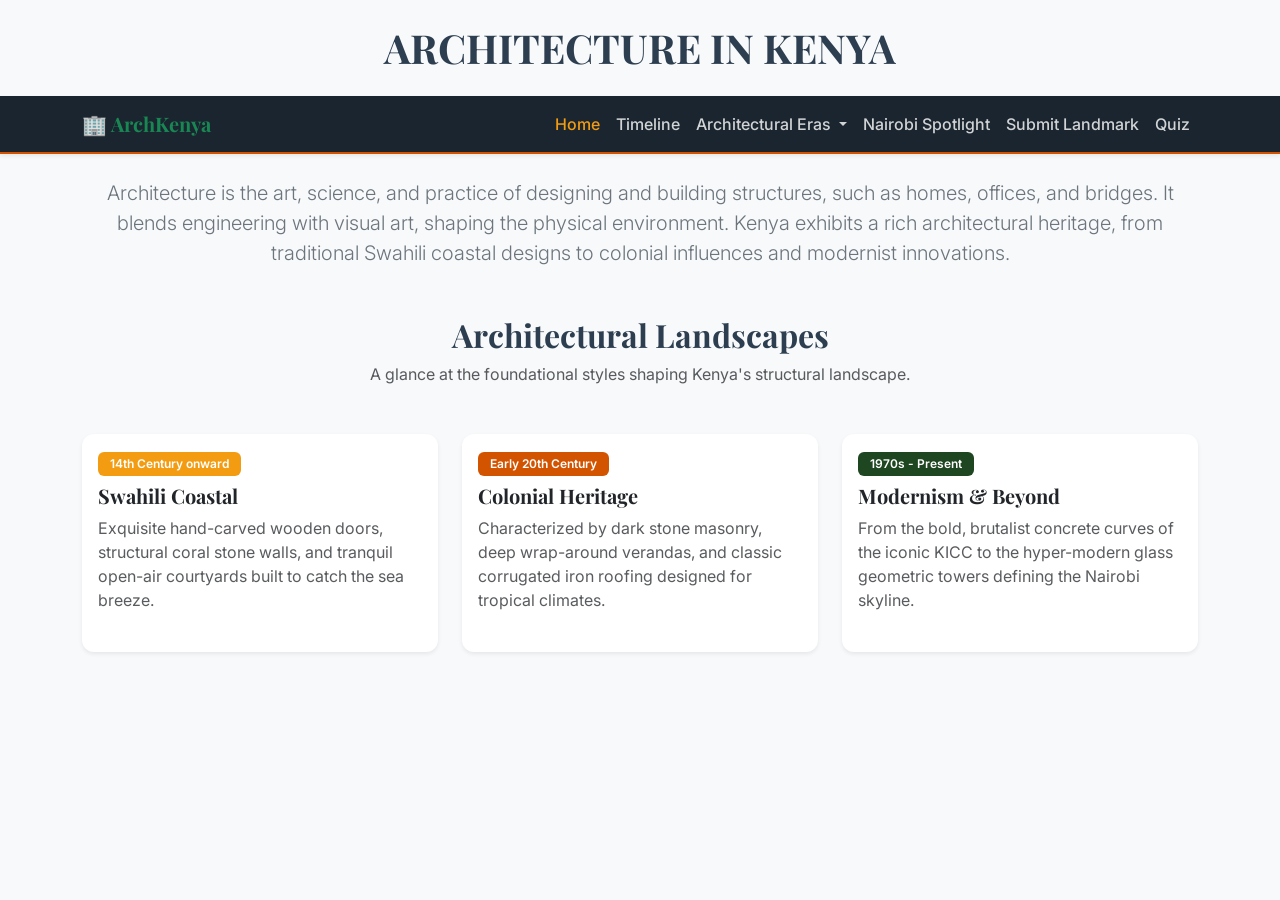
==== index.html @ 99f17c69 "Create interactive architectural quiz page and styling" ====
<!DOCTYPE html>
<html lang="en">
<head>
    <meta charset="UTF-8">
    <meta name="viewport" content="width=device-width, initial-scale=1.0">
    <title>ArchKenya | Home</title>
    <link href="https://cdn.jsdelivr.net/npm/bootstrap@5.3.3/dist/css/bootstrap.min.css" rel="stylesheet">
    <link rel="stylesheet" href="style.css">
</head>
<body class="bg-light">

    <div class="container text-center my-4">
        <h1 class="fw-bold tracking-wide">ARCHITECTURE IN KENYA</h1>
    </div>

    <nav class="navbar navbar-expand-lg navbar-dark bg-dark sticky-top shadow-sm">
        <div class="container">
            <a class="navbar-brand fw-bold text-success" href="index.html">🏢 ArchKenya</a>
            <button class="navbar-toggler" type="button" data-bs-toggle="collapse" data-bs-target="#navbarNav" aria-controls="navbarNav" aria-expanded="false" aria-label="Toggle navigation">
                <span class="navbar-toggler-icon"></span>
            </button>
            <div class="collapse navbar-collapse" id="navbarNav">
                <ul class="navbar-nav ms-auto">
                    <li class="nav-item">
                        <a class="nav-link active" href="index.html">Home</a>
                    </li>
                    <li class="nav-item">
                        <a class="nav-link" href="timeline.html">Timeline</a>
                    </li>
                    <li class="nav-item dropdown">
                        <a class="nav-link dropdown-toggle" href="#" id="navbarDropdown" role="button" data-bs-toggle="dropdown" aria-expanded="false">
                            Architectural Eras
                        </a>
                        <ul class="dropdown-menu dropdown-menu-dark" aria-labelledby="navbarDropdown">
                            <li><a class="dropdown-item" href="indigenous.html">Indigenous Spaces</a></li>
                            <li><a class="dropdown-item" href="swahili.html">Swahili Coastal</a></li>
                            <li><a class="dropdown-item" href="colonial.html">Colonial Heritage</a></li>
                            <li><a class="dropdown-item" href="modernism.html">Modernism & Beyond</a></li>
                        </ul>
                    </li>
                    <li class="nav-item">
                        <a class="nav-link" href="nairobi.html">Nairobi Spotlight</a>
                    </li>
                    <li class="nav-item">
                        <a class="nav-link" href="document-landmark.html">Submit Landmark</a>
                    </li>
                    <li class="nav-item">
                        <a class="nav-link" href="quiz.html">Quiz</a>
                    </li>
                </ul>
            </div>
        </div>
    </nav>

    <div class="container my-4 text-center">
        <p class="lead text-secondary">Architecture is the art, science, and practice of designing and building structures, such as homes, offices, and bridges.
        It blends engineering with visual art, shaping the physical environment. Kenya exhibits a rich architectural heritage, from traditional Swahili coastal designs to colonial influences and modernist innovations.
        </p> 
    </div>

    <main class="container my-5">
        <div class="text-center mb-5">
            <h2 class="fw-bold">Architectural Landscapes</h2>
            <p class="text-muted">A glance at the foundational styles shaping Kenya's structural landscape.</p>
        </div>

        <div class="row g-4">
            <div class="col-md-4">
                <div class="card h-100 shadow-sm border-0">
                    <div class="card-body">
                        <span class="badge bg-warning text-dark mb-2">14th Century onward</span>
                        <h5 class="card-title fw-bold">Swahili Coastal</h5>
                        <p class="card-text text-muted">Exquisite hand-carved wooden doors, structural coral stone walls, and tranquil open-air courtyards built to catch the sea breeze.</p>
                    </div>
                    <div class="card-footer bg-transparent border-0 pb-3">
                    </div>
                </div>
            </div>

            <div class="col-md-4">
                <div class="card h-100 shadow-sm border-0">
                    <div class="card-body">
                        <span class="badge bg-danger mb-2">Early 20th Century</span>
                        <h5 class="card-title fw-bold">Colonial Heritage</h5>
                        <p class="card-text text-muted">Characterized by dark stone masonry, deep wrap-around verandas, and classic corrugated iron roofing designed for tropical climates.</p>
                    </div>
                    <div class="card-footer bg-transparent border-0 pb-3">
                    </div>
                </div>
            </div>

            <div class="col-md-4">
                <div class="card h-100 shadow-sm border-0">
                    <div class="card-body">
                        <span class="badge bg-success mb-2">1970s - Present</span>
                        <h5 class="card-title fw-bold">Modernism & Beyond</h5>
                        <p class="card-text text-muted">From the bold, brutalist concrete curves of the iconic KICC to the hyper-modern glass geometric towers defining the Nairobi skyline.</p>
                    </div>
                    <div class="card-footer bg-transparent border-0 pb-3">
                    </div>
                </div>
            </div>
        </div>
    </main>

    <script src="https://cdn.jsdelivr.net/npm/bootstrap@5.3.3/dist/js/bootstrap.bundle.min.js"></script>
    <script src="script.js"></script>
</body>
</html>
---- style.css ----
@import url('https://fonts.googleapis.com/css2?family=Inter:wght@300;400;500;600;700&family=Playfair+Display:ital,wght=0,500;0,700;1,400&display=swap');

:root {
    /* Color Palette */
    --primary: #d35400;      /* Terracotta */
    --primary-hover: #a04000;
    --secondary: #1e4620;    /* Forest Green */
    --accent: #f39c12;       /* Warm Gold */
    
    /* Light Mode Variables */
    --bg-color: #f9f6f0;     /* Soft warm cream */
    --text-color: #2c3e50;
    --card-bg: #ffffff;
    --card-shadow: 0 10px 30px rgba(44, 62, 80, 0.06);
    --nav-bg: #1a252f;
    --border-color: #e5dec9;
    --transition: all 0.3s cubic-bezier(0.25, 0.8, 0.25, 1);
}

[data-theme="dark"] {
    /* Dark Mode Variables */
    --bg-color: #121212;
    --text-color: #e0e0e0;
    --card-bg: #1e1e1e;
    --card-shadow: 0 10px 30px rgba(0, 0, 0, 0.3);
    --nav-bg: #0d0d0d;
    --border-color: #2d2d2d;
}

body {
    background-color: var(--bg-color);
    color: var(--text-color);
    font-family: 'Inter', sans-serif;
    transition: var(--transition);
    overflow-x: hidden;
}

h1, h2, h3, h4, h5, h6, .navbar-brand, .font-serif {
    font-family: 'Playfair Display', serif;
}

/* Custom Navigation Bar styling */
.navbar {
    background-color: var(--nav-bg) !important;
    border-bottom: 2px solid var(--primary);
    transition: var(--transition);
}

.nav-link {
    color: rgba(255, 255, 255, 0.8) !important;
    font-weight: 500;
    transition: var(--transition);
}

.nav-link:hover, .nav-link.active {
    color: var(--accent) !important;
}

.dropdown-menu {
    border: none;
    box-shadow: var(--card-shadow);
}

/* Premium Card Designs */
.card {
    background-color: var(--card-bg);
    border: 1px solid var(--border-color);
    border-radius: 12px;
    box-shadow: var(--card-shadow);
    transition: var(--transition);
}

.card:hover {
    transform: translateY(-8px);
    box-shadow: 0 15px 35px rgba(0, 0, 0, 0.12);
    border-color: var(--primary);
}

/* Custom Badges */
.badge {
    padding: 0.5em 1em;
    font-weight: 600;
    border-radius: 6px;
}

.bg-warning {
    background-color: var(--accent) !important;
    color: #fff !important;
}

.bg-danger {
    background-color: var(--primary) !important;
    color: #fff !important;
}

.bg-success {
    background-color: var(--secondary) !important;
    color: #fff !important;
}

/* Smooth Blockquotes */
.blockquote {
    background-color: var(--card-bg);
    border-left: 5px solid var(--primary) !important;
    color: var(--text-color);
    transition: var(--transition);
}

/* Theme Toggle Button Styles */
.theme-toggle-btn {
    background: transparent;
    border: 1px solid rgba(255, 255, 255, 0.3);
    color: rgba(255, 255, 255, 0.8);
    border-radius: 50%;
    width: 40px;
    height: 40px;
    display: flex;
    align-items: center;
    justify-content: center;
    cursor: pointer;
    transition: var(--transition);
}

.theme-toggle-btn:hover {
    border-color: var(--accent);
    color: var(--accent);
    background-color: rgba(255, 255, 255, 0.05);
}

/* Utility Animations */
.fade-in-up {
    animation: fadeInUp 0.8s ease-out forwards;
}

@keyframes fadeInUp {
    from {
        opacity: 0;
        transform: translateY(20px);
    }
    to {
        opacity: 1;
        transform: translateY(0);
    }
}
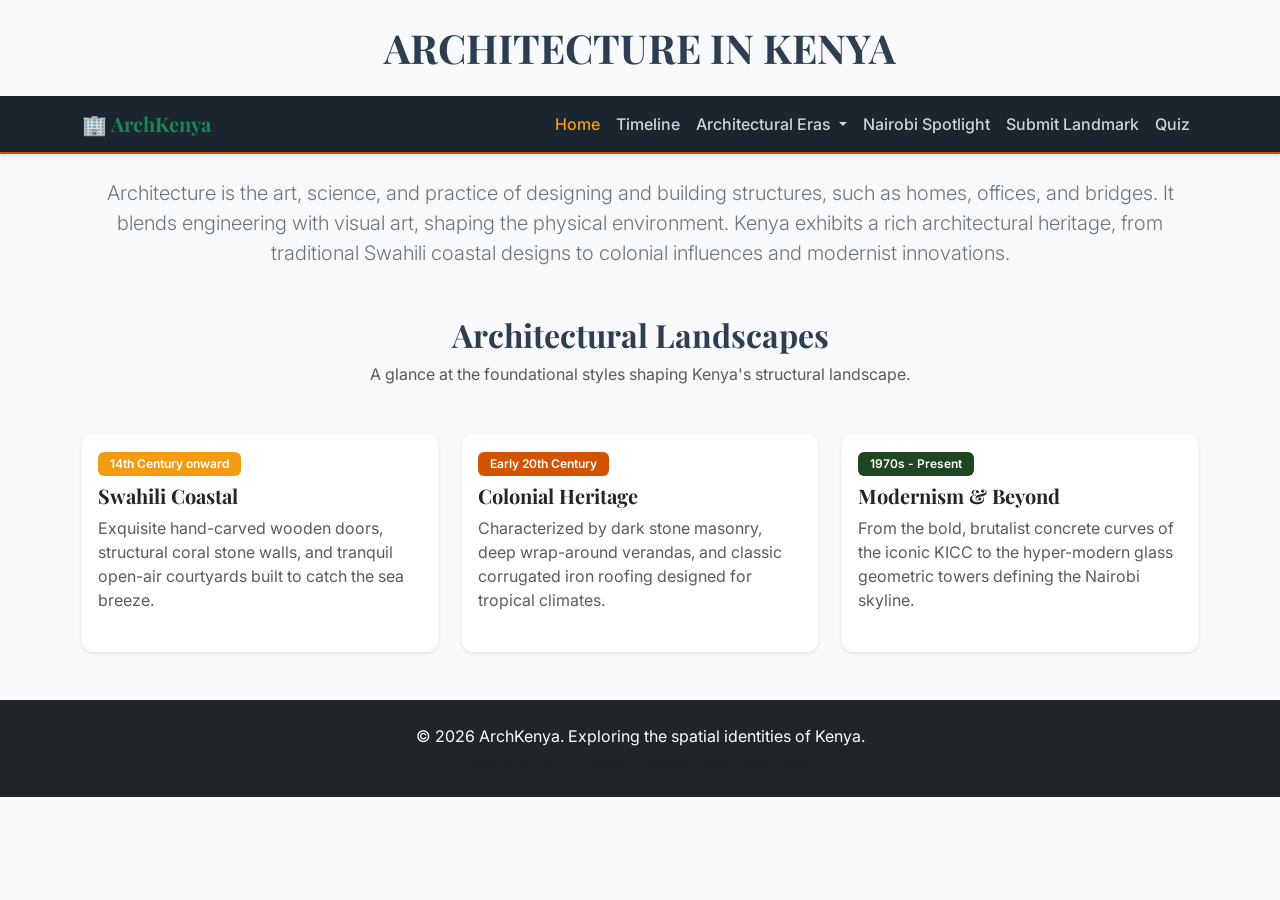
==== commit cb97b547: "Add unified footer and script linking across all pages" ====
--- a/index.html
+++ b/index.html
@@ -103,6 +103,14 @@
         </div>
     </main>
 
+    <!-- Footer -->
+    <footer class="bg-dark text-white text-center py-4 mt-auto">
+        <div class="container">
+            <p class="mb-1">&copy; 2026 ArchKenya. Exploring the spatial identities of Kenya.</p>
+            <p class="small text-muted mb-0">Built as a Web Application Development Assignment.</p>
+        </div>
+    </footer>
+
     <script src="https://cdn.jsdelivr.net/npm/bootstrap@5.3.3/dist/js/bootstrap.bundle.min.js"></script>
     <script src="script.js"></script>
 </body>
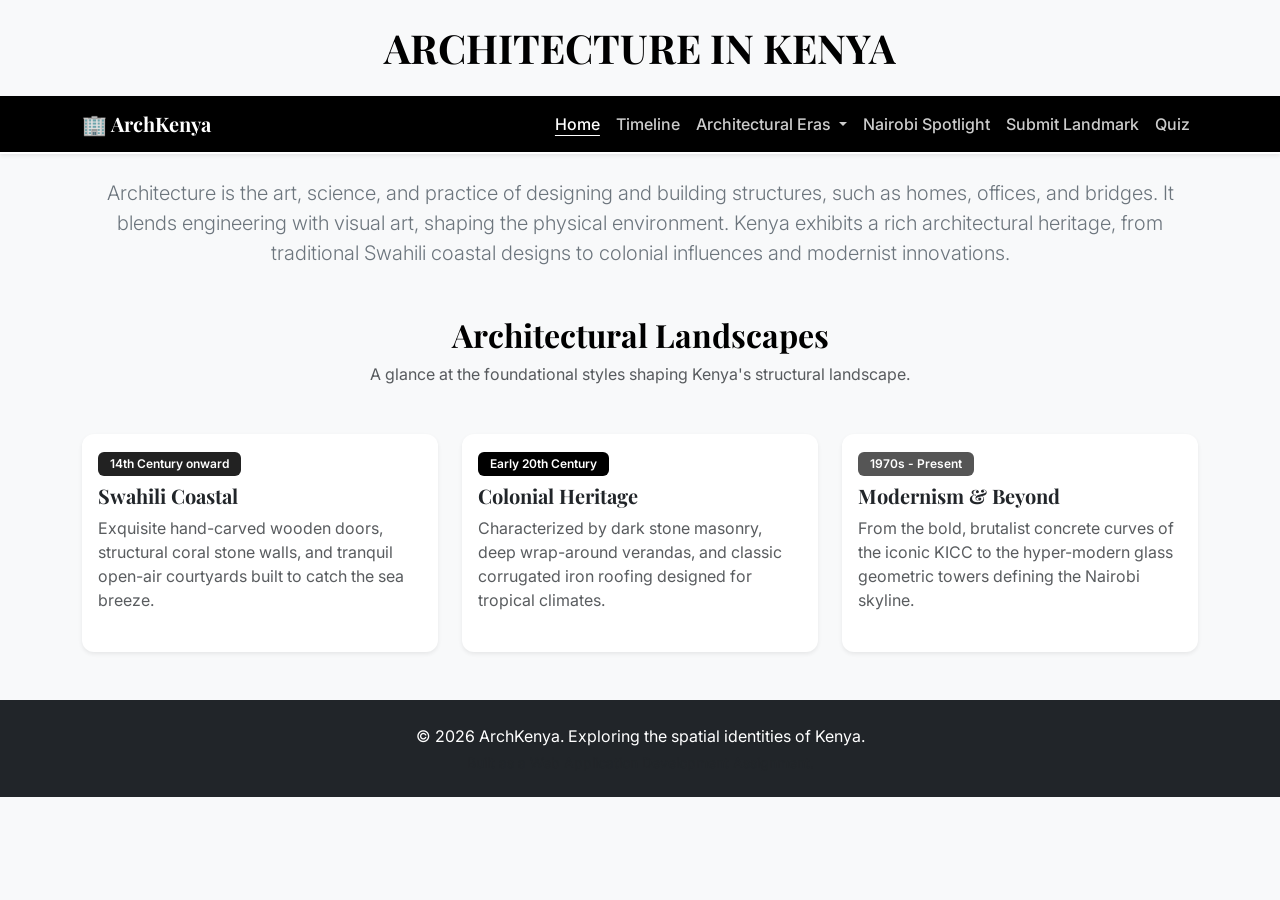
==== commit 452eb77e: "Add Back to Top button markup" ====
--- a/index.html
+++ b/index.html
@@ -111,6 +111,8 @@
         </div>
     </footer>
 
+    <button id="back-to-top" title="Go to top">↑</button>
+
     <script src="https://cdn.jsdelivr.net/npm/bootstrap@5.3.3/dist/js/bootstrap.bundle.min.js"></script>
     <script src="script.js"></script>
 </body>
--- a/style.css
+++ b/style.css
@@ -2,18 +2,18 @@
 
 :root {
     /* Color Palette */
-    --primary: #d35400;      /* Terracotta */
-    --primary-hover: #a04000;
-    --secondary: #1e4620;    /* Forest Green */
-    --accent: #f39c12;       /* Warm Gold */
+    --primary: #000000;      /* Black */
+    --primary-hover: #333333;
+    --secondary: #555555;    /* Charcoal */
+    --accent: #222222;       /* Off-black */
     
     /* Light Mode Variables */
-    --bg-color: #f9f6f0;     /* Soft warm cream */
-    --text-color: #2c3e50;
+    --bg-color: #ffffff;     /* Pure White */
+    --text-color: #000000;   /* Pure Black */
     --card-bg: #ffffff;
-    --card-shadow: 0 10px 30px rgba(44, 62, 80, 0.06);
-    --nav-bg: #1a252f;
-    --border-color: #e5dec9;
+    --card-shadow: 0 10px 30px rgba(0, 0, 0, 0.05);
+    --nav-bg: #000000;
+    --border-color: #e0e0e0;
     --transition: all 0.3s cubic-bezier(0.25, 0.8, 0.25, 1);
 }
 
@@ -23,7 +23,7 @@
     --text-color: #e0e0e0;
     --card-bg: #1e1e1e;
     --card-shadow: 0 10px 30px rgba(0, 0, 0, 0.3);
-    --nav-bg: #0d0d0d;
+    --nav-bg: #000000;
     --border-color: #2d2d2d;
 }
 
@@ -41,24 +41,41 @@
 
 /* Custom Navigation Bar styling */
 .navbar {
-    background-color: var(--nav-bg) !important;
-    border-bottom: 2px solid var(--primary);
+    background-color: #000000 !important;
+    border-bottom: 2px solid #ffffff;
     transition: var(--transition);
 }
 
+.navbar-brand {
+    color: #ffffff !important;
+}
+
 .nav-link {
-    color: rgba(255, 255, 255, 0.8) !important;
+    color: #cccccc !important;
     font-weight: 500;
     transition: var(--transition);
 }
 
 .nav-link:hover, .nav-link.active {
-    color: var(--accent) !important;
+    color: #ffffff !important;
+    text-decoration: underline;
+    text-underline-offset: 5px;
 }
 
 .dropdown-menu {
-    border: none;
+    background-color: #000000 !important;
+    border: 1px solid #ffffff !important;
     box-shadow: var(--card-shadow);
+}
+
+.dropdown-item {
+    color: #cccccc !important;
+    transition: var(--transition);
+}
+
+.dropdown-item:hover, .dropdown-item.active {
+    background-color: #ffffff !important;
+    color: #000000 !important;
 }
 
 /* Premium Card Designs */
@@ -142,3 +159,37 @@
         transform: translateY(0);
     }
 }
+
+/* Back to Top Button */
+#back-to-top {
+    position: fixed;
+    bottom: 30px;
+    right: 30px;
+    width: 50px;
+    height: 50px;
+    border-radius: 50%;
+    background-color: #000000;
+    color: #ffffff;
+    border: 2px solid #ffffff;
+    font-size: 20px;
+    cursor: pointer;
+    display: flex;
+    align-items: center;
+    justify-content: center;
+    box-shadow: 0 4px 10px rgba(0,0,0,0.15);
+    opacity: 0;
+    visibility: hidden;
+    transform: translateY(20px);
+    transition: opacity 0.3s ease, visibility 0.3s ease, transform 0.3s ease, background-color 0.2s ease;
+    z-index: 1000;
+}
+
+#back-to-top:hover {
+    background-color: #333333;
+}
+
+#back-to-top.show {
+    opacity: 1;
+    visibility: visible;
+    transform: translateY(0);
+}
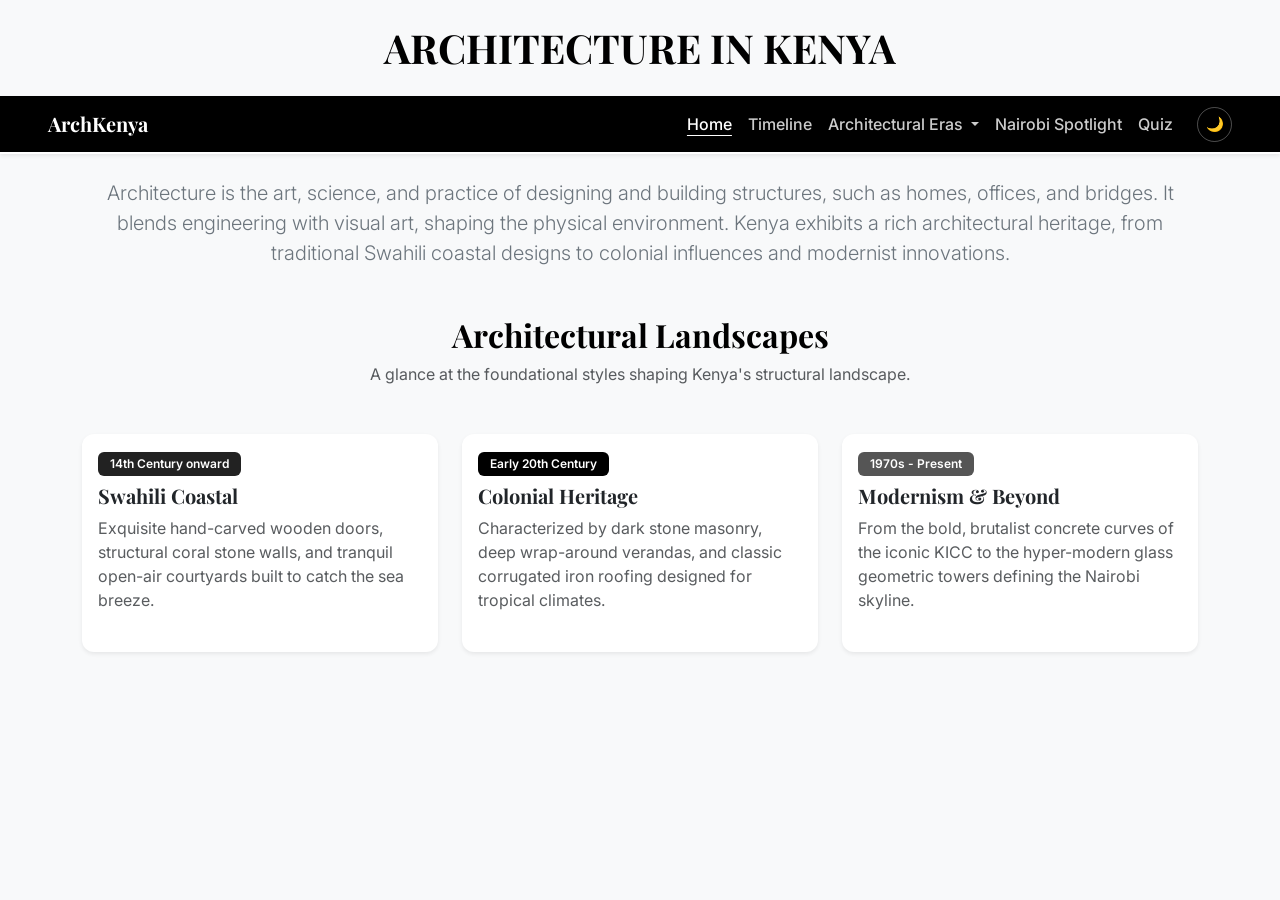
==== commit 72453108: "Organize assets, css, and js into classified subfolders" ====
--- a/index.html
+++ b/index.html
@@ -5,7 +5,8 @@
     <meta name="viewport" content="width=device-width, initial-scale=1.0">
     <title>ArchKenya | Home</title>
     <link href="https://cdn.jsdelivr.net/npm/bootstrap@5.3.3/dist/css/bootstrap.min.css" rel="stylesheet">
-    <link rel="stylesheet" href="style.css">
+    <link rel="stylesheet" href="css/style.css">
+    <link rel="icon" type="image/svg+xml" href="images/favicon.svg">
 </head>
 <body class="bg-light">
 
@@ -13,9 +14,9 @@
         <h1 class="fw-bold tracking-wide">ARCHITECTURE IN KENYA</h1>
     </div>
 
-    <nav class="navbar navbar-expand-lg navbar-dark bg-dark sticky-top shadow-sm">
-        <div class="container">
-            <a class="navbar-brand fw-bold text-success" href="index.html">🏢 ArchKenya</a>
+    <nav class="navbar navbar-expand-lg navbar-dark bg-black sticky-top shadow-sm">
+        <div class="container-fluid px-md-5">
+            <a class="navbar-brand fw-bold text-white" href="index.html">ArchKenya</a>
             <button class="navbar-toggler" type="button" data-bs-toggle="collapse" data-bs-target="#navbarNav" aria-controls="navbarNav" aria-expanded="false" aria-label="Toggle navigation">
                 <span class="navbar-toggler-icon"></span>
             </button>
@@ -42,10 +43,12 @@
                         <a class="nav-link" href="nairobi.html">Nairobi Spotlight</a>
                     </li>
                     <li class="nav-item">
-                        <a class="nav-link" href="document-landmark.html">Submit Landmark</a>
+                        <a class="nav-link" href="quiz.html">Quiz</a>
                     </li>
-                    <li class="nav-item">
-                        <a class="nav-link" href="quiz.html">Quiz</a>
+                    <li class="nav-item ms-lg-3 d-flex align-items-center">
+                        <button id="theme-toggle" class="btn btn-outline-light btn-sm rounded-circle p-2 animate-hover" title="Toggle Theme" style="border: 1px solid rgba(255,255,255,0.3); font-size: 0.9rem; width: 35px; height: 35px; display: flex; align-items: center; justify-content: center; cursor: pointer;">
+                            <span id="theme-icon">🌙</span>
+                        </button>
                     </li>
                 </ul>
             </div>
@@ -103,17 +106,11 @@
         </div>
     </main>
 
-    <!-- Footer -->
-    <footer class="bg-dark text-white text-center py-4 mt-auto">
-        <div class="container">
-            <p class="mb-1">&copy; 2026 ArchKenya. Exploring the spatial identities of Kenya.</p>
-            <p class="small text-muted mb-0">Built as a Web Application Development Assignment.</p>
-        </div>
-    </footer>
+
 
     <button id="back-to-top" title="Go to top">↑</button>
 
     <script src="https://cdn.jsdelivr.net/npm/bootstrap@5.3.3/dist/js/bootstrap.bundle.min.js"></script>
-    <script src="script.js"></script>
+    <script src="js/script.js"></script>
 </body>
 </html>
--- a/css/style.css
+++ b/css/style.css
@@ -0,0 +1,253 @@
+@import url('https://fonts.googleapis.com/css2?family=Inter:wght@300;400;500;600;700&family=Playfair+Display:ital,wght=0,500;0,700;1,400&display=swap');
+
+:root {
+    /* Color Palette */
+    --primary: #000000;      /* Black */
+    --primary-hover: #333333;
+    --secondary: #555555;    /* Charcoal */
+    --accent: #222222;       /* Off-black */
+    
+    /* Light Mode Variables */
+    --bg-color: #ffffff;     /* Pure White */
+    --text-color: #000000;   /* Pure Black */
+    --card-bg: #ffffff;
+    --card-shadow: 0 10px 30px rgba(0, 0, 0, 0.05);
+    --nav-bg: #000000;
+    --border-color: #e0e0e0;
+    --transition: all 0.3s cubic-bezier(0.25, 0.8, 0.25, 1);
+}
+
+[data-theme="dark"] {
+    /* Dark Mode Variables */
+    --bg-color: #121212;
+    --text-color: #e0e0e0;
+    --card-bg: #1e1e1e;
+    --card-shadow: 0 10px 30px rgba(0, 0, 0, 0.3);
+    --nav-bg: #000000;
+    --border-color: #2d2d2d;
+}
+
+body {
+    background-color: var(--bg-color);
+    color: var(--text-color);
+    font-family: 'Inter', sans-serif;
+    transition: var(--transition);
+    overflow-x: hidden;
+}
+
+h1, h2, h3, h4, h5, h6, .navbar-brand, .font-serif {
+    font-family: 'Playfair Display', serif;
+}
+
+/* Custom Navigation Bar styling */
+.navbar {
+    background-color: #000000 !important;
+    border-bottom: 2px solid #ffffff;
+    transition: var(--transition);
+}
+
+.navbar-brand {
+    color: #ffffff !important;
+}
+
+.nav-link {
+    color: #cccccc !important;
+    font-weight: 500;
+    transition: var(--transition);
+}
+
+.nav-link:hover, .nav-link.active {
+    color: #ffffff !important;
+    text-decoration: underline;
+    text-underline-offset: 5px;
+}
+
+.dropdown-menu {
+    background-color: #000000 !important;
+    border: 1px solid #ffffff !important;
+    box-shadow: var(--card-shadow);
+}
+
+.dropdown-item {
+    color: #cccccc !important;
+    transition: var(--transition);
+}
+
+.dropdown-item:hover, .dropdown-item.active {
+    background-color: #ffffff !important;
+    color: #000000 !important;
+}
+
+/* Premium Card Designs */
+.card {
+    background-color: var(--card-bg);
+    border: 1px solid var(--border-color);
+    border-radius: 12px;
+    box-shadow: var(--card-shadow);
+    transition: var(--transition);
+}
+
+.card:hover {
+    transform: translateY(-8px);
+    box-shadow: 0 15px 35px rgba(0, 0, 0, 0.12);
+    border-color: var(--primary);
+}
+
+/* Custom Badges */
+.badge {
+    padding: 0.5em 1em;
+    font-weight: 600;
+    border-radius: 6px;
+}
+
+.bg-warning {
+    background-color: var(--accent) !important;
+    color: #fff !important;
+}
+
+.bg-danger {
+    background-color: var(--primary) !important;
+    color: #fff !important;
+}
+
+.bg-success {
+    background-color: var(--secondary) !important;
+    color: #fff !important;
+}
+
+/* Smooth Blockquotes */
+.blockquote {
+    background-color: var(--card-bg);
+    border-left: 5px solid var(--primary) !important;
+    color: var(--text-color);
+    transition: var(--transition);
+}
+
+/* Theme Toggle Button Styles */
+.theme-toggle-btn {
+    background: transparent;
+    border: 1px solid rgba(255, 255, 255, 0.3);
+    color: rgba(255, 255, 255, 0.8);
+    border-radius: 50%;
+    width: 40px;
+    height: 40px;
+    display: flex;
+    align-items: center;
+    justify-content: center;
+    cursor: pointer;
+    transition: var(--transition);
+}
+
+.theme-toggle-btn:hover {
+    border-color: var(--accent);
+    color: var(--accent);
+    background-color: rgba(255, 255, 255, 0.05);
+}
+
+/* Utility Animations */
+.fade-in-up {
+    animation: fadeInUp 0.8s ease-out forwards;
+}
+
+@keyframes fadeInUp {
+    from {
+        opacity: 0;
+        transform: translateY(20px);
+    }
+    to {
+        opacity: 1;
+        transform: translateY(0);
+    }
+}
+
+/* Back to Top Button */
+#back-to-top {
+    position: fixed;
+    bottom: 30px;
+    right: 30px;
+    width: 50px;
+    height: 50px;
+    border-radius: 50%;
+    background-color: #000000;
+    color: #ffffff;
+    border: 2px solid #ffffff;
+    font-size: 20px;
+    cursor: pointer;
+    display: flex;
+    align-items: center;
+    justify-content: center;
+    box-shadow: 0 4px 10px rgba(0,0,0,0.15);
+    opacity: 0;
+    visibility: hidden;
+    transform: translateY(20px);
+    transition: opacity 0.3s ease, visibility 0.3s ease, transform 0.3s ease, background-color 0.2s ease;
+    z-index: 1000;
+}
+
+#back-to-top:hover {
+    background-color: #333333;
+}
+
+#back-to-top.show {
+    opacity: 1;
+    visibility: visible;
+    transform: translateY(0);
+}
+
+/* --- Dark Mode Utility Overrides --- */
+[data-theme="dark"] body.bg-light,
+[data-theme="dark"] body {
+    background-color: #121212 !important;
+    color: #e0e0e0 !important;
+}
+
+[data-theme="dark"] h1,
+[data-theme="dark"] h2,
+[data-theme="dark"] h3,
+[data-theme="dark"] h4,
+[data-theme="dark"] h5,
+[data-theme="dark"] h6,
+[data-theme="dark"] .card-title {
+    color: #ffffff !important;
+}
+
+[data-theme="dark"] .text-secondary,
+[data-theme="dark"] .text-muted,
+[data-theme="dark"] .card-text {
+    color: #b0b0b0 !important;
+}
+
+[data-theme="dark"] .card {
+    background-color: #1e1e1e !important;
+    border: 1px solid #2d2d2d !important;
+    box-shadow: 0 10px 30px rgba(0, 0, 0, 0.3) !important;
+}
+
+[data-theme="dark"] .card:hover {
+    border-color: #ffffff !important;
+    box-shadow: 0 15px 35px rgba(0, 0, 0, 0.4) !important;
+}
+
+[data-theme="dark"] .navbar {
+    border-bottom: 2px solid #2d2d2d !important;
+}
+
+[data-theme="dark"] #theme-toggle {
+    border-color: rgba(255, 255, 255, 0.5) !important;
+}
+
+[data-theme="dark"] .list-group-item.bg-transparent {
+    color: var(--text-color) !important;
+}
+
+[data-theme="dark"] .list-group-item:not(.bg-transparent) {
+    background-color: var(--card-bg) !important;
+    color: var(--text-color) !important;
+    border-color: var(--border-color) !important;
+}
+
+[data-theme="dark"] .bg-white:not(.badge) {
+    background-color: var(--card-bg) !important;
+    color: var(--text-color) !important;
+    border: 1px solid var(--border-color) !important;
+}
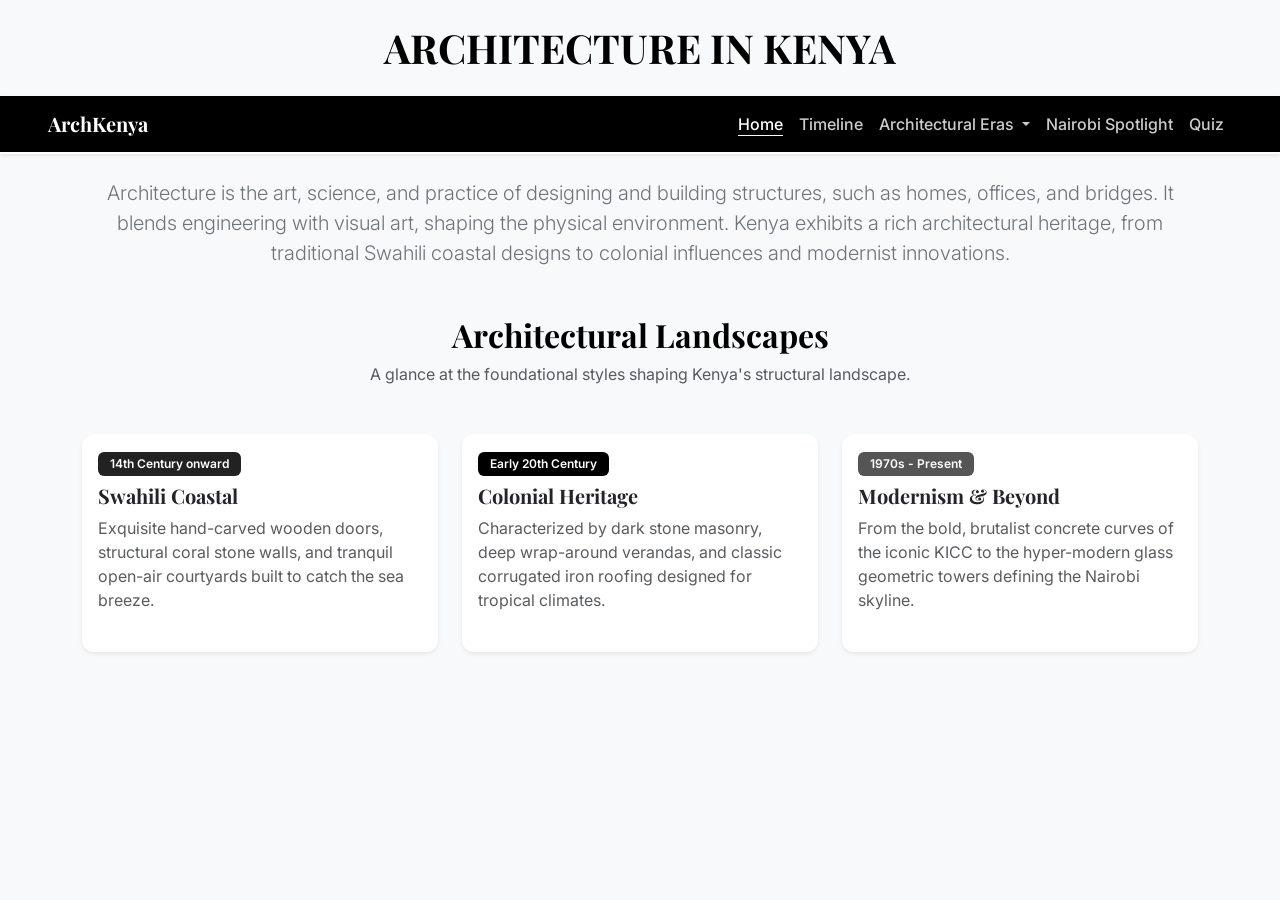
==== commit 9486e40f: "Clean navbar logo, remove footers, adjust links, and enhance quiz logic" ====
--- a/index.html
+++ b/index.html
@@ -5,8 +5,8 @@
     <meta name="viewport" content="width=device-width, initial-scale=1.0">
     <title>ArchKenya | Home</title>
     <link href="https://cdn.jsdelivr.net/npm/bootstrap@5.3.3/dist/css/bootstrap.min.css" rel="stylesheet">
-    <link rel="stylesheet" href="css/style.css">
-    <link rel="icon" type="image/svg+xml" href="images/favicon.svg">
+    <link rel="stylesheet" href="style.css">
+    <link rel="icon" type="image/svg+xml" href="favicon.svg">
 </head>
 <body class="bg-light">
 
@@ -44,11 +44,6 @@
                     </li>
                     <li class="nav-item">
                         <a class="nav-link" href="quiz.html">Quiz</a>
-                    </li>
-                    <li class="nav-item ms-lg-3 d-flex align-items-center">
-                        <button id="theme-toggle" class="btn btn-outline-light btn-sm rounded-circle p-2 animate-hover" title="Toggle Theme" style="border: 1px solid rgba(255,255,255,0.3); font-size: 0.9rem; width: 35px; height: 35px; display: flex; align-items: center; justify-content: center; cursor: pointer;">
-                            <span id="theme-icon">🌙</span>
-                        </button>
                     </li>
                 </ul>
             </div>
@@ -111,6 +106,6 @@
     <button id="back-to-top" title="Go to top">↑</button>
 
     <script src="https://cdn.jsdelivr.net/npm/bootstrap@5.3.3/dist/js/bootstrap.bundle.min.js"></script>
-    <script src="js/script.js"></script>
+    <script src="script.js"></script>
 </body>
 </html>
--- a/style.css
+++ b/style.css
@@ -0,0 +1,195 @@
+@import url('https://fonts.googleapis.com/css2?family=Inter:wght@300;400;500;600;700&family=Playfair+Display:ital,wght=0,500;0,700;1,400&display=swap');
+
+:root {
+    /* Color Palette */
+    --primary: #000000;      /* Black */
+    --primary-hover: #333333;
+    --secondary: #555555;    /* Charcoal */
+    --accent: #222222;       /* Off-black */
+    
+    /* Light Mode Variables */
+    --bg-color: #ffffff;     /* Pure White */
+    --text-color: #000000;   /* Pure Black */
+    --card-bg: #ffffff;
+    --card-shadow: 0 10px 30px rgba(0, 0, 0, 0.05);
+    --nav-bg: #000000;
+    --border-color: #e0e0e0;
+    --transition: all 0.3s cubic-bezier(0.25, 0.8, 0.25, 1);
+}
+
+[data-theme="dark"] {
+    /* Dark Mode Variables */
+    --bg-color: #121212;
+    --text-color: #e0e0e0;
+    --card-bg: #1e1e1e;
+    --card-shadow: 0 10px 30px rgba(0, 0, 0, 0.3);
+    --nav-bg: #000000;
+    --border-color: #2d2d2d;
+}
+
+body {
+    background-color: var(--bg-color);
+    color: var(--text-color);
+    font-family: 'Inter', sans-serif;
+    transition: var(--transition);
+    overflow-x: hidden;
+}
+
+h1, h2, h3, h4, h5, h6, .navbar-brand, .font-serif {
+    font-family: 'Playfair Display', serif;
+}
+
+/* Custom Navigation Bar styling */
+.navbar {
+    background-color: #000000 !important;
+    border-bottom: 2px solid #ffffff;
+    transition: var(--transition);
+}
+
+.navbar-brand {
+    color: #ffffff !important;
+}
+
+.nav-link {
+    color: #cccccc !important;
+    font-weight: 500;
+    transition: var(--transition);
+}
+
+.nav-link:hover, .nav-link.active {
+    color: #ffffff !important;
+    text-decoration: underline;
+    text-underline-offset: 5px;
+}
+
+.dropdown-menu {
+    background-color: #000000 !important;
+    border: 1px solid #ffffff !important;
+    box-shadow: var(--card-shadow);
+}
+
+.dropdown-item {
+    color: #cccccc !important;
+    transition: var(--transition);
+}
+
+.dropdown-item:hover, .dropdown-item.active {
+    background-color: #ffffff !important;
+    color: #000000 !important;
+}
+
+/* Premium Card Designs */
+.card {
+    background-color: var(--card-bg);
+    border: 1px solid var(--border-color);
+    border-radius: 12px;
+    box-shadow: var(--card-shadow);
+    transition: var(--transition);
+}
+
+.card:hover {
+    transform: translateY(-8px);
+    box-shadow: 0 15px 35px rgba(0, 0, 0, 0.12);
+    border-color: var(--primary);
+}
+
+/* Custom Badges */
+.badge {
+    padding: 0.5em 1em;
+    font-weight: 600;
+    border-radius: 6px;
+}
+
+.bg-warning {
+    background-color: var(--accent) !important;
+    color: #fff !important;
+}
+
+.bg-danger {
+    background-color: var(--primary) !important;
+    color: #fff !important;
+}
+
+.bg-success {
+    background-color: var(--secondary) !important;
+    color: #fff !important;
+}
+
+/* Smooth Blockquotes */
+.blockquote {
+    background-color: var(--card-bg);
+    border-left: 5px solid var(--primary) !important;
+    color: var(--text-color);
+    transition: var(--transition);
+}
+
+/* Theme Toggle Button Styles */
+.theme-toggle-btn {
+    background: transparent;
+    border: 1px solid rgba(255, 255, 255, 0.3);
+    color: rgba(255, 255, 255, 0.8);
+    border-radius: 50%;
+    width: 40px;
+    height: 40px;
+    display: flex;
+    align-items: center;
+    justify-content: center;
+    cursor: pointer;
+    transition: var(--transition);
+}
+
+.theme-toggle-btn:hover {
+    border-color: var(--accent);
+    color: var(--accent);
+    background-color: rgba(255, 255, 255, 0.05);
+}
+
+/* Utility Animations */
+.fade-in-up {
+    animation: fadeInUp 0.8s ease-out forwards;
+}
+
+@keyframes fadeInUp {
+    from {
+        opacity: 0;
+        transform: translateY(20px);
+    }
+    to {
+        opacity: 1;
+        transform: translateY(0);
+    }
+}
+
+/* Back to Top Button */
+#back-to-top {
+    position: fixed;
+    bottom: 30px;
+    right: 30px;
+    width: 50px;
+    height: 50px;
+    border-radius: 50%;
+    background-color: #000000;
+    color: #ffffff;
+    border: 2px solid #ffffff;
+    font-size: 20px;
+    cursor: pointer;
+    display: flex;
+    align-items: center;
+    justify-content: center;
+    box-shadow: 0 4px 10px rgba(0,0,0,0.15);
+    opacity: 0;
+    visibility: hidden;
+    transform: translateY(20px);
+    transition: opacity 0.3s ease, visibility 0.3s ease, transform 0.3s ease, background-color 0.2s ease;
+    z-index: 1000;
+}
+
+#back-to-top:hover {
+    background-color: #333333;
+}
+
+#back-to-top.show {
+    opacity: 1;
+    visibility: visible;
+    transform: translateY(0);
+}
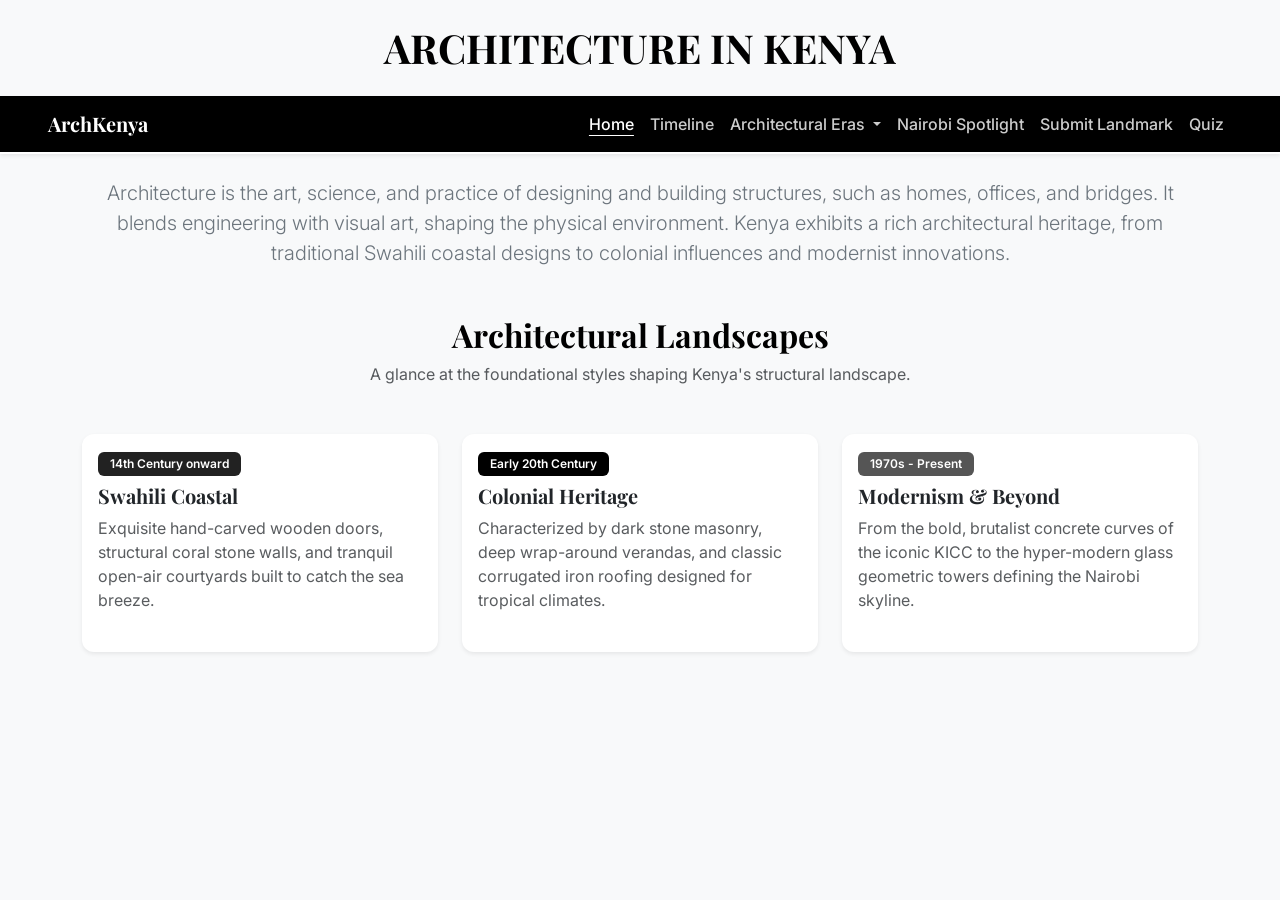
==== commit 6bbd5b14: "Restore Submit Landmark page with local storage persistence spotlight integration" ====
--- a/index.html
+++ b/index.html
@@ -41,6 +41,9 @@
                     </li>
                     <li class="nav-item">
                         <a class="nav-link" href="nairobi.html">Nairobi Spotlight</a>
+                    </li>
+                    <li class="nav-item">
+                        <a class="nav-link" href="document-landmark.html">Submit Landmark</a>
                     </li>
                     <li class="nav-item">
                         <a class="nav-link" href="quiz.html">Quiz</a>
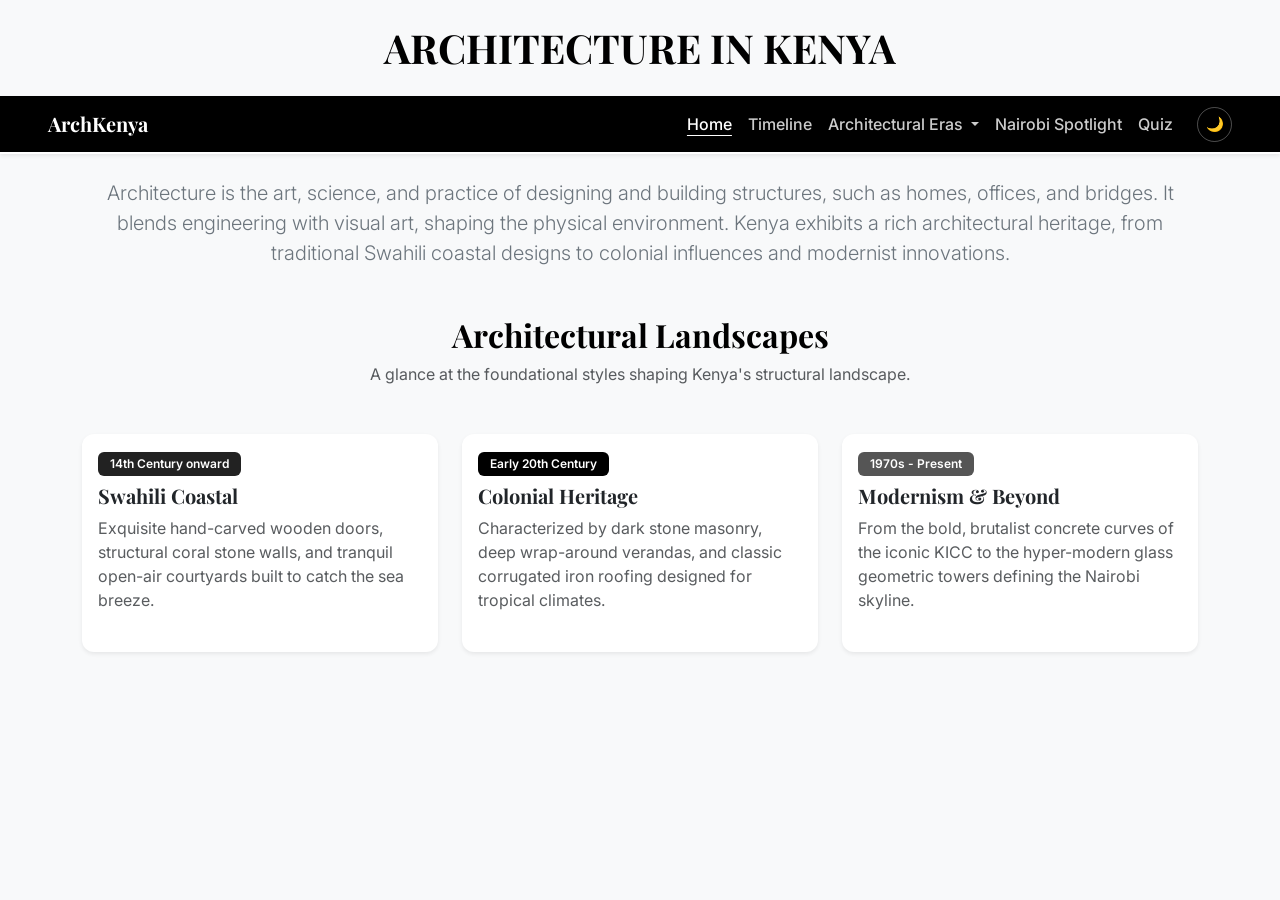
==== commit a245ba17: "Add dark mode toggle to the home page with full stylesheet overrides" ====
--- a/index.html
+++ b/index.html
@@ -43,10 +43,12 @@
                         <a class="nav-link" href="nairobi.html">Nairobi Spotlight</a>
                     </li>
                     <li class="nav-item">
-                        <a class="nav-link" href="document-landmark.html">Submit Landmark</a>
+                        <a class="nav-link" href="quiz.html">Quiz</a>
                     </li>
-                    <li class="nav-item">
-                        <a class="nav-link" href="quiz.html">Quiz</a>
+                    <li class="nav-item ms-lg-3 d-flex align-items-center">
+                        <button id="theme-toggle" class="btn btn-outline-light btn-sm rounded-circle p-2 animate-hover" title="Toggle Theme" style="border: 1px solid rgba(255,255,255,0.3); font-size: 0.9rem; width: 35px; height: 35px; display: flex; align-items: center; justify-content: center; cursor: pointer;">
+                            <span id="theme-icon">🌙</span>
+                        </button>
                     </li>
                 </ul>
             </div>
--- a/style.css
+++ b/style.css
@@ -193,3 +193,61 @@
     visibility: visible;
     transform: translateY(0);
 }
+
+/* --- Dark Mode Utility Overrides --- */
+[data-theme="dark"] body.bg-light,
+[data-theme="dark"] body {
+    background-color: #121212 !important;
+    color: #e0e0e0 !important;
+}
+
+[data-theme="dark"] h1,
+[data-theme="dark"] h2,
+[data-theme="dark"] h3,
+[data-theme="dark"] h4,
+[data-theme="dark"] h5,
+[data-theme="dark"] h6,
+[data-theme="dark"] .card-title {
+    color: #ffffff !important;
+}
+
+[data-theme="dark"] .text-secondary,
+[data-theme="dark"] .text-muted,
+[data-theme="dark"] .card-text {
+    color: #b0b0b0 !important;
+}
+
+[data-theme="dark"] .card {
+    background-color: #1e1e1e !important;
+    border: 1px solid #2d2d2d !important;
+    box-shadow: 0 10px 30px rgba(0, 0, 0, 0.3) !important;
+}
+
+[data-theme="dark"] .card:hover {
+    border-color: #ffffff !important;
+    box-shadow: 0 15px 35px rgba(0, 0, 0, 0.4) !important;
+}
+
+[data-theme="dark"] .navbar {
+    border-bottom: 2px solid #2d2d2d !important;
+}
+
+[data-theme="dark"] #theme-toggle {
+    border-color: rgba(255, 255, 255, 0.5) !important;
+}
+
+[data-theme="dark"] .list-group-item.bg-transparent {
+    color: var(--text-color) !important;
+}
+
+[data-theme="dark"] .list-group-item:not(.bg-transparent) {
+    background-color: var(--card-bg) !important;
+    color: var(--text-color) !important;
+    border-color: var(--border-color) !important;
+}
+
+[data-theme="dark"] .bg-white:not(.badge) {
+    background-color: var(--card-bg) !important;
+    color: var(--text-color) !important;
+    border: 1px solid var(--border-color) !important;
+}
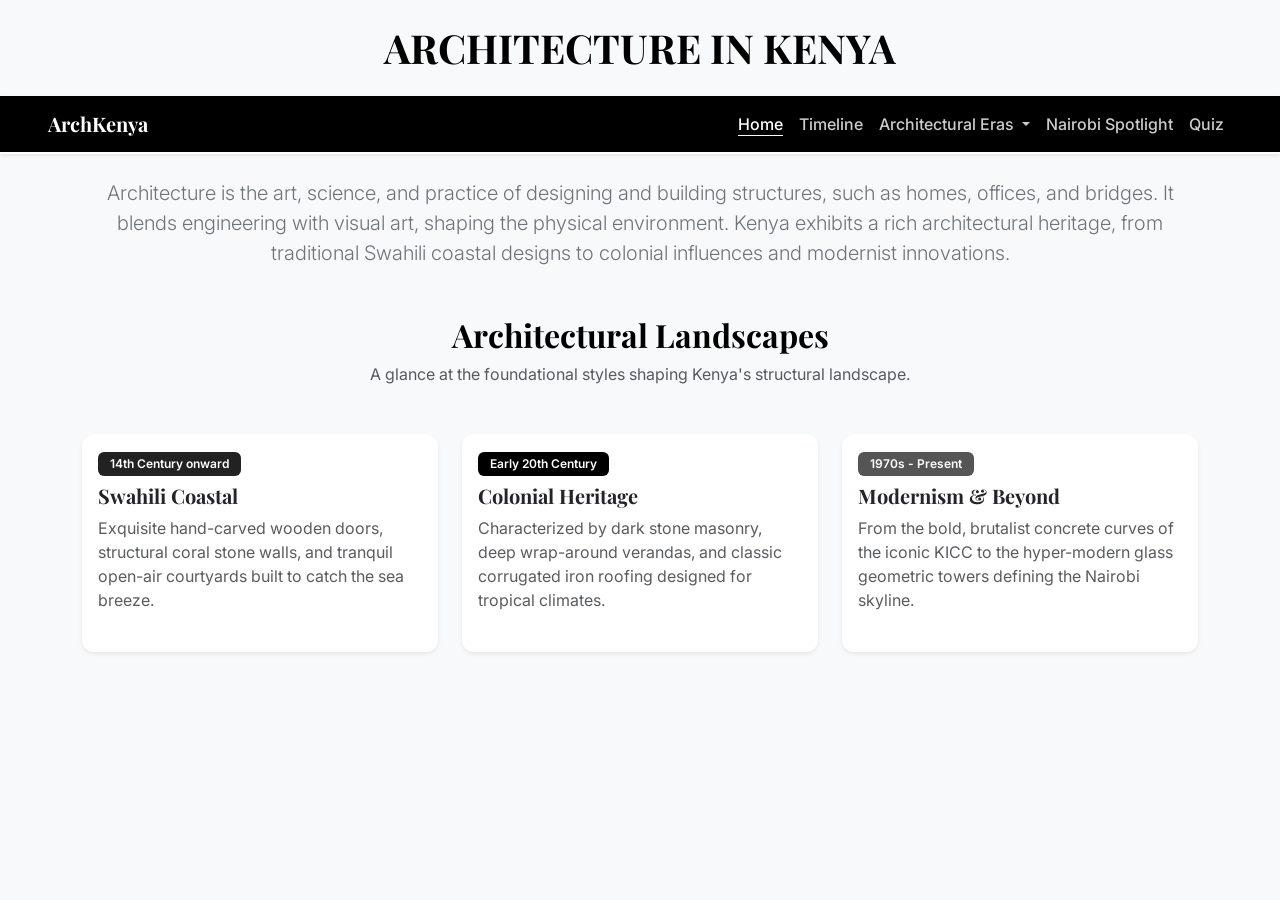
==== commit 4e6d9a31: "Organize project files and update content" ====
--- a/index.html
+++ b/index.html
@@ -44,11 +44,6 @@
                     </li>
                     <li class="nav-item">
                         <a class="nav-link" href="quiz.html">Quiz</a>
-                    </li>
-                    <li class="nav-item ms-lg-3 d-flex align-items-center">
-                        <button id="theme-toggle" class="btn btn-outline-light btn-sm rounded-circle p-2 animate-hover" title="Toggle Theme" style="border: 1px solid rgba(255,255,255,0.3); font-size: 0.9rem; width: 35px; height: 35px; display: flex; align-items: center; justify-content: center; cursor: pointer;">
-                            <span id="theme-icon">🌙</span>
-                        </button>
                     </li>
                 </ul>
             </div>
